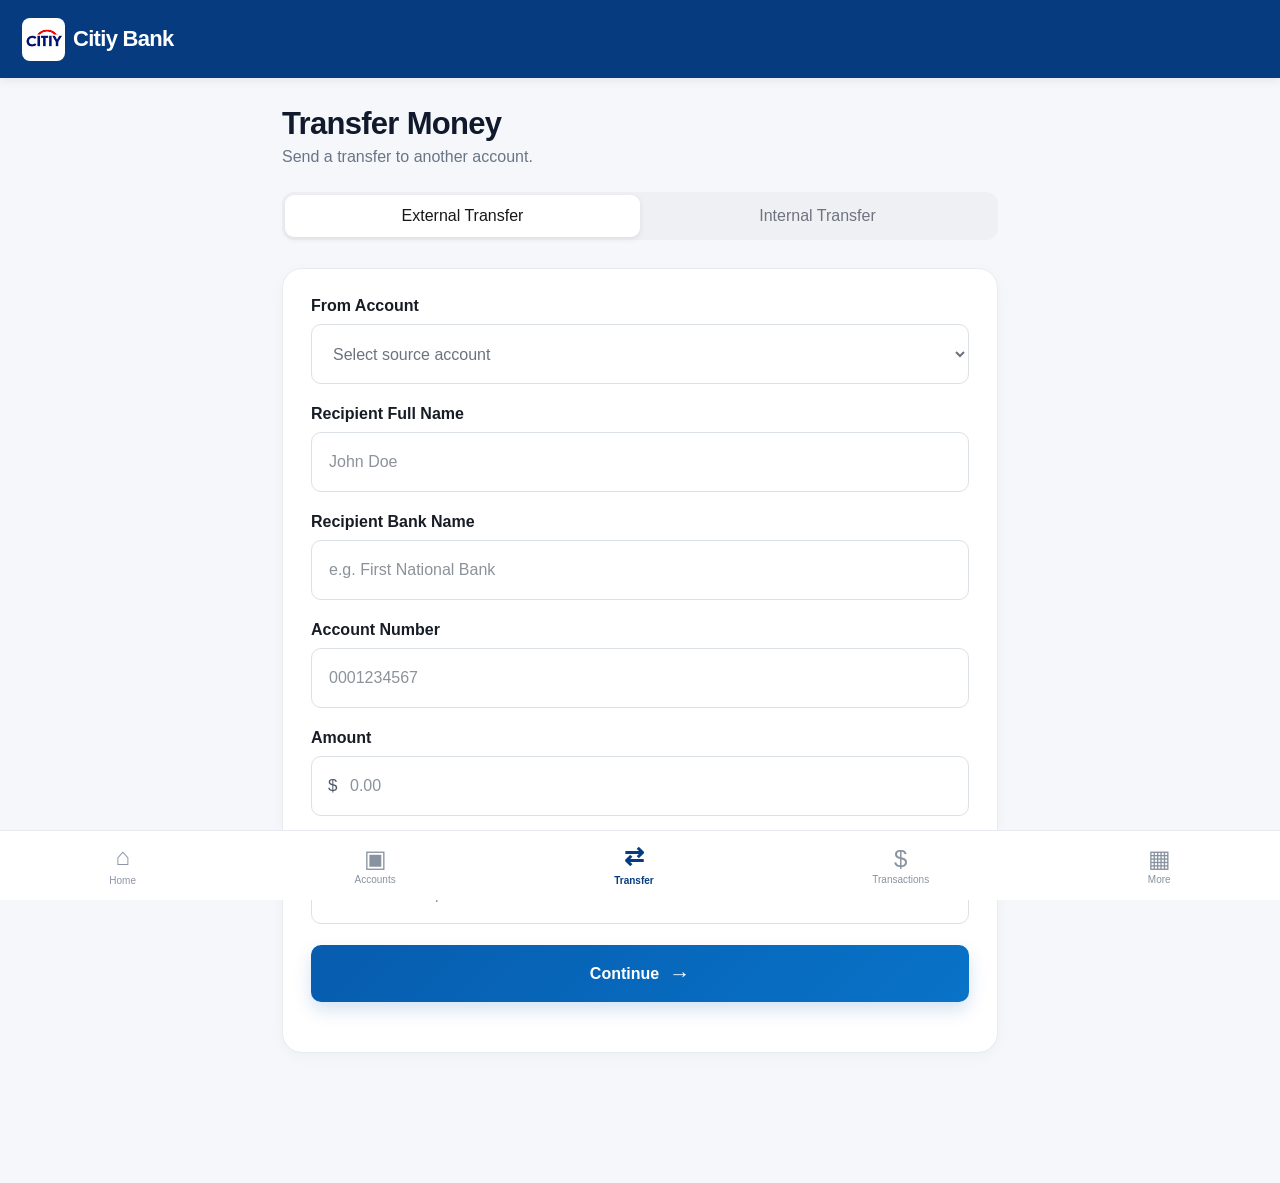
==== transfer.html @ ebfcf274 "Add files via upload" ====
<!DOCTYPE html>

<html lang="en">

<head>

    <meta charset="UTF-8">

    <meta

        name="viewport"

        content="width=device-width, initial-scale=1.0"

    >

    <meta

        name="theme-color"

        content="#063b82"

    >

    <title>

        citiymobile bank — Transfer

    </title>

    <link

        rel="manifest"

        href="manifest.json"

    >

    <link

        rel="stylesheet"

        href="style.css"

    >

</head>

<body class="transfer-page">

    <!-- HEADER -->

    <header class="transfer-header">

        <div class="dashboard-brand">

            <div class="small-logo">

                <img

                    src="logo.jpg"

                    alt="citiymobile bank"

                >

            </div>

            <strong>

                Citiy Bank

            </strong>

            

        </div>


    </header>

    <!-- CONTENT -->

    <main class="transfer-content">

        <section class="transfer-title">

            <h1>

                Transfer Money

            </h1>

            <p>

                Send a transfer to another account.

            </p>

        </section>

        <!-- TABS -->

        <div class="transfer-tabs">

            <button

                type="button"

                class="transfer-tab active"

            >

                External Transfer

            </button>

            <button

                type="button"

                class="transfer-tab"

            >

                Internal Transfer

            </button>

        </div>

        <!-- FORM -->

        <form

            id="transferForm"

            class="transfer-form"

        >

            <div class="form-field">

                <label for="sourceAccount">

                    From Account

                </label>

                <select

                    id="sourceAccount"

                    required

                >

                    <option value="">

                        Select source account

                    </option>

                    <option value="Joint Account">

                        Joint Account — $2,100,000.00

                    </option>

                </select>

            </div>

            <div class="form-field">

                <label for="recipient">

                    Recipient Full Name

                </label>

                <input

                    type="text"

                    id="recipient"

                    placeholder="John Doe"

                    required

                >

            </div>

            <div class="form-field">

                <label for="bankName">

                    Recipient Bank Name

                </label>

                <input

                    type="text"

                    id="bankName"

                    placeholder="e.g. First National Bank"

                    required

                >

            </div>

            <div class="one-columns">

                <div class="form-field">

                    <label for="accountNumber">

                        Account Number

                    </label>

                    <input

                        type="text"

                        id="accountNumber"

                        placeholder="0001234567"

                        required

                    >

                </div>

                
            <div class="form-field">

                <label for="amount">

                    Amount

                </label>

                <div class="amount-input">

                    <span>

                        $

                    </span>

                    <input

                        type="number"

                        id="amount"

                        placeholder="0.00"

                        min="1"

                        step="0.01"

                        required

                    >

                </div>

            </div>

            <div class="form-field">

                <label for="description">

                    Description

                </label>

                <input

                    type="text"

                    id="description"

                    placeholder="Transfer description"

                >

            </div>

            <button

                type="submit"

                class="continue-transfer"

            >

                Continue

                <span>

                    →

                </span>

            </button>

        </form>

        <div class="transfer-demo-notice">

            

        </div>

    </main>

    <!-- BOTTOM NAVIGATION -->

    <nav class="bottom-nav">

        <a

            href="dashboard.html"

            class="nav-item"

        >

            <span>

                ⌂

            </span>

            <small>

                Home

            </small>

        </a>

        <button

            class="nav-item"

            onclick="demoFeature('Accounts')"

        >

            <span>

                ▣

            </span>

            <small>

                Accounts

            </small>

        </button>

        <a

            href="transfer.html"

            class="nav-item active"

        >

            <span>

                ⇄

            </span>

            <small>

                Transfer

            </small>

        </a>

        <button

            class="nav-item"

            onclick="viewTransactions()"

        >

            <span>

                $

            </span>

            <small>

                Transactions

            </small>

        </button>

        <button

            class="nav-item"

            onclick="demoFeature('More')"

        >

            <span>

                ▦

            </span>

            <small>

                More

            </small>

        </button>

    </nav>

    <script src="script.js"></script>

</body>

</html>
---- style.css ----
/* =========================================================

   CITiYMOBILE BANK

   MAIN STYLESHEET

   Fictional educational banking UI

========================================================= */

* {

    margin: 0;

    padding: 0;

    box-sizing: border-box;

}

html {

    scroll-behavior: smooth;

}

body {

    font-family:

        -apple-system,

        BlinkMacSystemFont,

        "Segoe UI",

        Roboto,

        Arial,

        sans-serif;

    color: #101b2d;

    background: #f5f7fa;

}

button,

input,

select {

    font: inherit;

}

button,

a {

    -webkit-tap-highlight-color: transparent;

}

button {

    cursor: pointer;

}

a {

    text-decoration: none;

    color: inherit;

}

/* =========================================================

   LOGIN PAGE

========================================================= */

.login-screen {

    min-height: 100vh;

    background:

        linear-gradient(

            180deg,

            #0a4b9b 0%,

            #073a7d 48%,

            #052d61 100%

        );

    overflow-x: hidden;

}

.login-page {

    width: 100%;

    min-height: 100vh;

    display: flex;

    flex-direction: column;

    align-items: center;

    padding: 22px 18px 30px;

    position: relative;

}

/* Decorative background */

.login-page::before {

    content: "";

    position: absolute;

    width: 420px;

    height: 420px;

    border-radius: 50%;

    background: rgba(255,255,255,0.07);

    top: -180px;

    right: -150px;

}

.login-page::after {

    content: "";

    position: absolute;

    width: 500px;

    height: 250px;

    border-radius: 50%;

    background: rgba(0,157,255,0.15);

    bottom: -130px;

    left: -180px;

}

/* Install button */

.install-btn {

    display: flex;

    align-items: center;

    justify-content: center;

    gap: 9px;

    min-width: 145px;

    height: 42px;

    padding: 0 18px;

    border: 1px solid rgba(255,255,255,0.25);

    border-radius: 22px;

    background: rgba(255,255,255,0.12);

    color: #ffffff;

    font-size: 13px;

    font-weight: 700;

    backdrop-filter: blur(12px);

    margin-bottom: 22px;

    position: relative;

    z-index: 3;

    transition: 0.2s ease;

}

.install-btn:hover {

    background: rgba(255,255,255,0.2);

    transform: translateY(-1px);

}

.install-btn:disabled {

    opacity: 0.7;

    cursor: default;

}

/* Login branding */

.login-brand {

    text-align: center;

    color: white;

    position: relative;

    z-index: 2;

    margin-bottom: 25px;

}

.login-logo {

    width: 74px;

    height: 74px;

    margin: 0 auto 10px;

    display: flex;

    align-items: center;

    justify-content: center;

    background: #ffffff;

    border-radius: 18px;

    overflow: hidden;

    box-shadow:

        0 12px 30px rgba(0,0,0,0.2);

}

.login-logo img {

    width: 100%;

    height: 100%;

    object-fit: contain;

    padding: 7px;

}

.login-brand h1 {

    font-size: 29px;

    font-weight: 800;

    letter-spacing: -1px;

}

.login-brand > span {

    display: block;

    font-size: 11px;

    font-weight: 700;

    letter-spacing: 4px;

    opacity: 0.9;

    margin-top: 1px;

}

.login-brand p {

    margin-top: 7px;

    font-size: 12px;

    opacity: 0.85;

}

/* Welcome */

.login-welcome {

    width: 100%;

    max-width: 430px;

    color: white;

    position: relative;

    z-index: 2;

    margin-bottom: 13px;

}

.login-welcome h2 {

    font-size: 29px;

    font-weight: 750;

    margin-bottom: 5px;

}

.login-welcome p {

    font-size: 14px;

    opacity: 0.88;

}

/* Login box */

.login-box {

    width: 100%;

    max-width: 430px;

    background: rgba(255,255,255,0.98);

    border-radius: 18px;

    padding: 23px 18px;

    position: relative;

    z-index: 2;

    box-shadow:

        0 22px 55px rgba(0,0,0,0.23);

}

/* Inputs */

.login-input {

    width: 100%;

    height: 51px;

    display: flex;

    align-items: center;

    position: relative;

    border: 1px solid #d8e0e9;

    border-radius: 10px;

    background: #ffffff;

    margin-bottom: 14px;

    transition: 0.2s ease;

}

.login-input:focus-within {

    border-color: #1166b9;

    box-shadow:

        0 0 0 3px rgba(17,102,185,0.09);

}

.field-icon {

    width: 43px;

    display: flex;

    align-items: center;

    justify-content: center;

    color: #0a478f;

    font-size: 16px;

}

.login-input input {

    flex: 1;

    height: 100%;

    border: 0;

    outline: 0;

    background: transparent;

    padding: 0 10px 0 0;

    color: #152238;

    font-size: 13px;

}

.login-input input::placeholder {

    color: #7b8797;

}

.eye-button {

    width: 42px;

    height: 100%;

    border: 0;

    background: transparent;

    color: #174d87;

    font-size: 15px;

}

/* Sign in */

.sign-in-button {

    width: 100%;

    height: 51px;

    border: 0;

    border-radius: 9px;

    background:

        linear-gradient(

            135deg,

            #075ab2,

            #0874cf

        );

    color: white;

    font-size: 14px;

    font-weight: 700;

    margin-top: 3px;

    box-shadow:

        0 8px 18px rgba(5,91,177,0.22);

    transition: 0.2s ease;

}

.sign-in-button:hover {

    transform: translateY(-1px);

}

.sign-in-button:active {

    transform: scale(0.99);

}

.login-error {

    min-height: 18px;

    text-align: center;

    color: #c33b3b;

    font-size: 12px;

    margin-top: 10px;

}

/* Forgot password */

.forgot-button {

    display: block;

    margin: 9px auto 0;

    border: 0;

    background: transparent;

    color: #0755a3;

    font-size: 12px;

    font-weight: 650;

}

/* Login footer */

.login-footer {

    width: 100%;

    max-width: 430px;

    position: relative;

    z-index: 2;

    margin-top: 30px;

    color: white;

    text-align: center;

}

.footer-line {

    width: 65%;

    height: 1px;

    margin: 0 auto 15px;

    background: rgba(255,255,255,0.3);

}

.footer-links {

    display: flex;

    align-items: center;

    justify-content: center;

    gap: 13px;

    font-size: 11px;

    opacity: 0.9;

}

.footer-links b {

    opacity: 0.6;

}

.educational-label {

    max-width: 430px;

    margin-top: 17px;

    position: relative;

    z-index: 2;

    color: rgba(255,255,255,0.7);

    text-align: center;

    font-size: 9px;

    line-height: 1.5;

}

/* =========================================================

   SHARED BANK HEADER

========================================================= */

.dashboard-topbar,

.transfer-header,

.verification-header {

    height: 78px;

    width: 100%;

    display: flex;

    align-items: center;

    justify-content: space-between;

    padding: 0 22px;

    background: #073b80;

    color: white;

    position: sticky;

    top: 0;

    z-index: 20;

    box-shadow:

        0 2px 10px rgba(0,0,0,0.08);

}

.dashboard-brand,

.verification-brand {

    display: flex;

    align-items: center;

    gap: 8px;

}

.dashboard-brand strong,

.verification-brand strong {

    font-size: 22px;

    font-weight: 800;

    letter-spacing: -0.7px;

}

.dashboard-brand > span,

.verification-brand > span {

    font-size: 12px;

    opacity: 0.8;

    align-self: flex-end;

    margin-bottom: 8px;

}

.small-logo,

.verification-logo {

    width: 43px;

    height: 43px;

    background: white;

    border-radius: 8px;

    display: flex;

    align-items: center;

    justify-content: center;

    overflow: hidden;

}

.small-logo img,

.verification-logo img {

    width: 100%;

    height: 100%;

    object-fit: contain;

}

.logout-button {

    width: 46px;

    height: 46px;

    border: 0;

    border-radius: 50%;

    color: white;

    background: rgba(255,255,255,0.1);

    font-size: 23px;

}

.logout-button:hover {

    background: rgba(255,255,255,0.18);

}

/* =========================================================

   DASHBOARD

========================================================= */

.bank-dashboard {

    min-height: 100vh;

    background: #f5f7fa;

    padding-bottom: 88px;

}

.dashboard-content {

    max-width: 760px;

    margin: 0 auto;

    padding: 25px 22px 35px;

    position: relative;

}

/* Greeting */

.greeting {

    margin-bottom: 26px;

}

.greeting p {

    color: #6c7788;

    font-size: 18px;

    margin-bottom: 3px;

}

.greeting h1 {

    color: #101a2d;

    font-size: 32px;

    line-height: 1.15;

    margin-bottom: 6px;

    letter-spacing: -1px;

}

.greeting span {

    color: #707b8c;

    font-size: 16px;

}

/* Chat edit */

.chat-edit {

    position: absolute;

    right: 22px;

    top: 74px;

    height: 56px;

    padding: 0 28px;

    border: 0;

    border-radius: 17px;

    background: #303030;

    color: white;

    font-size: 15px;

    box-shadow:

        0 6px 14px rgba(0,0,0,0.2);

}

.chat-edit:hover {

    background: #202020;

}

/* Balance card */

.balance-card {

    width: 100%;

    border-radius: 23px;

    padding: 29px 28px;

    color: white;

    background:

        linear-gradient(

            135deg,

            #08428f,

            #0761bd 55%,

            #1672cc

        );

    box-shadow:

        0 13px 28px rgba(5,61,125,0.2);

    margin-bottom: 27px;

}

.balance-card > p {

    color: rgba(255,255,255,0.75);

    font-size: 17px;

    margin-bottom: 7px;

}

.balance-card > h2 {

    font-size: 42px;

    letter-spacing: -1px;

    margin-bottom: 28px;

}

/* Mini accounts */

.account-cards {

    display: grid;

    grid-template-columns: 1fr 1fr;

    gap: 15px;

}

.mini-card {

    background: rgba(255,255,255,0.12);

    border-radius: 16px;

    padding: 17px;

    min-height: 108px;

    display: flex;

    flex-direction: column;

    justify-content: center;

}

.mini-card span {

    color: rgba(255,255,255,0.72);

    font-size: 15px;

    margin-bottom: 7px;

}

.mini-card strong {

    font-size: 22px;

    margin-bottom: 3px;

}

.mini-card small {

    color: rgba(255,255,255,0.6);

    font-size: 12px;

}

/* Quick actions */

.quick-actions {

    display: grid;

    grid-template-columns:

        repeat(4, 1fr);

    gap: 13px;

    margin: 0 4px 31px;

}

.quick-action {

    display: flex;

    flex-direction: column;

    align-items: center;

    justify-content: center;

    border: 0;

    background: transparent;

    color: #404b5b;

    font-size: 15px;

    gap: 8px;

}

.action-circle {

    width: 66px;

    height: 66px;

    border-radius: 19px;

    display: flex;

    align-items: center;

    justify-content: center;

    color: white;

    font-size: 26px;

    box-shadow:

        0 7px 15px rgba(0,0,0,0.08);

}

.action-circle.blue {

    background: #0872c7;

}

.action-circle.green {

    background: #1ab784;

}

.action-circle.purple {

    background: #655ee0;

}

.action-circle.red {

    background: #ed4769;

}

/* Recent transactions */

.recent-header {

    display: flex;

    align-items: center;

    justify-content: space-between;

    margin-bottom: 17px;

}

.recent-header h2 {

    font-size: 21px;

    color: #141e30;

}

.recent-header button {

    border: 0;

    background: transparent;

    color: #075997;

    font-size: 14px;

    font-weight: 600;

}

/* Transaction card */

.transaction-container {

    background: white;

    border: 1px solid #e5e9ee;

    border-radius: 19px;

    overflow: hidden;

    box-shadow:

        0 3px 13px rgba(0,0,0,0.03);

}

.transaction-row {

    min-height: 82px;

    padding: 14px 17px;

    display: flex;

    align-items: center;

    gap: 12px;

    border-bottom: 1px solid #edf0f3;

}

.transaction-row:last-child {

    border-bottom: 0;

}

.transaction-icon {

    width: 42px;

    height: 42px;

    flex-shrink: 0;

    display: flex;

    align-items: center;

    justify-content: center;

    border-radius: 50%;

    background: #edf5fc;

    color: #0865b1;

}

.transaction-info {

    flex: 1;

    display: flex;

    flex-direction: column;

    gap: 4px;

}

.transaction-info strong {

    font-size: 13px;

    color: #182337;

}

.transaction-info span {

    font-size: 11px;

    color: #8993a1;

}

.positive {

    color: #12845c;

    font-size: 13px;

}

.negative {

    color: #c64250;

    font-size: 13px;

}

/* Dashboard notice */

.dashboard-demo-notice,

.transfer-demo-notice,

.verification-demo-notice {

    text-align: center;

    color: #7a8594;

    font-size: 9px;

    margin-top: 22px;

}

.dashboard-demo-notice p {

    margin-top: 4px;

}

/* =========================================================

   BOTTOM NAVIGATION

========================================================= */

.bottom-nav {

    position: fixed;

    bottom: 0;

    left: 0;

    width: 100%;

    height: 76px;

    background: rgba(255,255,255,0.97);

    border-top: 1px solid #e1e6ec;

    display: grid;

    grid-template-columns:

        repeat(5, 1fr);

    align-items: center;

    z-index: 50;

    backdrop-filter: blur(12px);

}

.nav-item {

    height: 100%;

    display: flex;

    flex-direction: column;

    align-items: center;

    justify-content: center;

    gap: 3px;

    border: 0;

    background: transparent;

    color: #8993a0;

}

.nav-item span {

    font-size: 24px;

    line-height: 1;

}

.nav-item small {

    font-size: 10px;

}

.nav-item.active {

    color: #075b9f;

    font-weight: 700;

}

/* =========================================================

   TRANSFER PAGE

========================================================= */

.transfer-page {

    min-height: 100vh;

    background: #f5f7fa;

    padding-bottom: 90px;

}

.transfer-header {

    background: #073b80;

}

.transfer-edit {

    position: static;

    height: 45px;

    padding: 0 20px;

    border-radius: 13px;

    font-size: 13px;

}

.transfer-content {

    max-width: 760px;

    margin: 0 auto;

    padding: 28px 22px 40px;

}

.transfer-title {

    margin-bottom: 26px;

}

.transfer-title h1 {

    color: #101a2c;

    font-size: 31px;

    letter-spacing: -0.7px;

    margin-bottom: 6px;

}

.transfer-title p {

    color: #697586;

    font-size: 16px;

}

/* Tabs */

.transfer-tabs {

    display: grid;

    grid-template-columns: 1fr 1fr;

    padding: 3px;

    background: #eef0f3;

    border-radius: 12px;

    margin-bottom: 28px;

}

.transfer-tab {

    height: 42px;

    border: 0;

    background: transparent;

    border-radius: 9px;

    color: #6d7480;

    font-weight: 500;

}

.transfer-tab.active {

    background: white;

    color: #171717;

    box-shadow:

        0 2px 6px rgba(0,0,0,0.08);

}

/* Transfer form */

.transfer-form {

    background: white;

    border-radius: 20px;

    padding: 28px;

    border: 1px solid #e7ebef;

    box-shadow:

        0 4px 15px rgba(0,0,0,0.03);

}

.form-field {

    margin-bottom: 21px;

}

.form-field label {

    display: block;

    color: #171c25;

    font-size: 16px;

    font-weight: 650;

    margin-bottom: 9px;

}

.form-field input,

.form-field select {

    width: 100%;

    height: 60px;

    border: 1px solid #dce1e6;

    border-radius: 10px;

    outline: 0;

    background: white;

    color: #6c737e;

    padding: 0 17px;

    font-size: 16px;

    transition: 0.2s ease;

}

.form-field input:focus,

.form-field select:focus {

    border-color: #1970bd;

    box-shadow:

        0 0 0 3px rgba(25,112,189,0.08);

}

.form-field input::placeholder {

    color: #8c9299;

}

.two-columns {

    display: grid;

    grid-template-columns: 1fr 1fr;

    gap: 17px;

}

/* Amount */

.amount-input {

    position: relative;

}

.amount-input > span {

    position: absolute;

    left: 17px;

    top: 50%;

    transform: translateY(-50%);

    color: #4e5969;

    font-size: 17px;

    z-index: 2;

}

.amount-input input {

    padding-left: 38px;

}

/* Continue */

.continue-transfer {

    width: 100%;

    height: 57px;

    border: 0;

    border-radius: 10px;

    background:

        linear-gradient(

            135deg,

            #075cae,

            #0873c8

        );

    color: white;

    font-size: 16px;

    font-weight: 700;

    margin-top: 3px;

    box-shadow:

        0 8px 17px rgba(5,91,177,0.17);

    display: flex;

    align-items: center;

    justify-content: center;

    gap: 10px;

}

.continue-transfer span {

    font-size: 21px;

}

/* =========================================================

   VERIFICATION PAGE

========================================================= */

.verification-page {

    min-height: 100vh;

    background: #f3f8fc;

    padding-bottom: 95px;

}

.verification-header {

    background: white;

    color: #102039;

    border-bottom: 1px solid #e0e8ef;

    box-shadow: none;

}

.verification-brand strong {

    color: #102039;

}

.verification-brand > span {

    color: #667489;

}

.menu-button {

    width: 44px;

    height: 44px;

    border: 0;

    background: transparent;

    color: #102039;

    font-size: 23px;

}

/* Verification content */

.verification-content {

    max-width: 900px;

    margin: 0 auto;

    padding: 50px 32px 30px;

}

.verification-card {

    background: rgba(255,255,255,0.65);

    border: 1px solid #cbddeb;

    border-radius: 13px;

    padding: 40px;

    text-align: center;

    box-shadow:

        0 3px 10px rgba(25,67,100,0.08);

}

/* Security icon */

.security-circle {

    width: 114px;

    height: 114px;

    margin: 0 auto 35px;

    border-radius: 50%;

    display: flex;

    align-items: center;

    justify-content: center;

    background: #d9efff;

    color: #0768b8;

    font-size: 45px;

    font-weight: 700;

}

.verification-card h1 {

    color: #102139;

    font-size: 56px;

    letter-spacing: -1.7px;

    margin-bottom: 19px;

}

.verification-subtitle {

    color: #60728a;

    font-size: 22px;

    line-height: 1.65;

    max-width: 720px;

    margin: 0 auto 45px;

}

/* Sending summary */

.sending-box {

    text-align: left;

    background: #edf5fc;

    border-radius: 11px;

    padding: 29px 32px;

    margin-bottom: 42px;

}

.sending-box > span {

    display: block;

    color: #63758b;

    font-size: 18px;

    margin-bottom: 16px;

}

.sending-box > div {

    display: flex;

    align-items: center;

    justify-content: space-between;

    gap: 20px;

}

.sending-box strong {

    color: #11233b;

    font-size: 27px;

}

/* Verification input */

.verification-field {

    text-align: left;

    margin-bottom: 28px;

}

.verification-field label {

    display: block;

    color: #13243a;

    font-size: 19px;

    font-weight: 700;

    margin-bottom: 10px;

}

.otp-input-wrapper {

    width: 100%;

    height: 70px;

    display: flex;

    align-items: center;

    border: 2px solid #bcd3e7;

    background: white;

    border-radius: 11px;

    padding: 0 22px;

    box-shadow:

        0 2px 7px rgba(24,69,105,0.08);

}

.otp-input-wrapper > span {

    color: #60758b;

    font-size: 26px;

    margin-right: 18px;

}

.otp-input-wrapper input {

    flex: 1;

    height: 100%;

    border: 0;

    outline: 0;

    background: transparent;

    color: #17304d;

    font-size: 25px;

    letter-spacing: 7px;

    font-weight: 700;

    text-align: center;

}

.otp-input-wrapper input::placeholder {

    color: #60758b;

    letter-spacing: 6px;

}

/* Verify button */

.verify-button {

    width: 100%;

    height: 67px;

    border: 0;

    border-radius: 10px;

    background: #75aadb;

    color: white;

    font-size: 22px;

    font-weight: 500;

    box-shadow:

        0 4px 10px rgba(40,104,158,0.12);

}

.verify-button:hover {

    background: #659bcf;

}

.verification-message {

    min-height: 22px;

    margin-top: 15px;

    font-size: 13px;

    color: #c33b3b;

}

/* Verification bottom nav */

.verification-bottom-nav {

    position: fixed;

    bottom: 0;

    left: 0;

    width: 100%;

    height: 95px;

    display: grid;

    grid-template-columns: repeat(3, 1fr);

    background: rgba(255,255,255,0.97);

    border-top: 1px solid #d9e3eb;

    z-index: 50;

}

.verification-bottom-nav a {

    display: flex;

    flex-direction: column;

    align-items: center;

    justify-content: center;

    gap: 7px;

    color: #566b82;

}

.verification-bottom-nav a span {

    font-size: 30px;

}

.verification-bottom-nav a small {

    font-size: 15px;

    font-weight: 500;

}

/* =========================================================

   RESPONSIVE

========================================================= */

@media (max-width: 700px) {

    .dashboard-topbar,

    .transfer-header,

    .verification-header {

        height: 72px;

        padding: 0 17px;

    }

    .dashboard-brand strong,

    .verification-brand strong {

        font-size: 19px;

    }

    .small-logo,

    .verification-logo {

        width: 38px;

        height: 38px;

    }

    .dashboard-content {

        padding: 24px 22px 30px;

    }

    .greeting h1 {

        font-size: 29px;

    }

    .greeting p {

        font-size: 17px;

    }

    .greeting span {

        font-size: 14px;

    }

    .chat-edit {

        position: static;

        margin-left: auto;

        margin-bottom: 17px;

        display: block;

        height: 47px;

        font-size: 13px;

    }

    .balance-card {

        padding: 25px 22px;

    }

    .balance-card > h2 {

        font-size: 37px;

    }

    .action-circle {

        width: 59px;

        height: 59px;

        border-radius: 17px;

    }

    .transfer-content {

        padding: 25px 17px 35px;

    }

    .transfer-title h1 {

        font-size: 28px;

    }

    .transfer-form {

        padding: 21px 17px;

    }

    .verification-content {

        padding: 25px 16px 30px;

    }

    .verification-card {

        padding: 30px 20px;

    }

    .security-circle {

        width: 86px;

        height: 86px;

        font-size: 34px;

        margin-bottom: 27px;

    }

    .verification-card h1 {

        font-size: 37px;

    }

    .verification-subtitle {

        font-size: 17px;

        line-height: 1.55;

        margin-bottom: 30px;

    }

    .sending-box {

        padding: 22px;

        margin-bottom: 30px;

    }

    .sending-box strong {

        font-size: 19px;

    }

    .sending-box > span {

        font-size: 15px;

    }

    .verification-field label {

        font-size: 16px;

    }

    .otp-input-wrapper {

        height: 60px;

        padding: 0 14px;

    }

    .otp-input-wrapper input {

        font-size: 19px;

        letter-spacing: 4px;

    }

    .otp-input-wrapper input::placeholder {

        letter-spacing: 3px;

    }

    .verify-button {

        height: 58px;

        font-size: 17px;

    }

}

@media (max-width: 480px) {

    .login-page {

        padding: 17px 15px 25px;

    }

    .login-brand {

        margin-bottom: 20px;

    }

    .login-logo {

        width: 64px;

        height: 64px;

    }

    .login-brand h1 {

        font-size: 25px;

    }

    .login-welcome h2 {

        font-size: 27px;

    }

    .login-box {

        padding: 20px 15px;

    }

    .dashboard-content {

        padding-left: 16px;

        padding-right: 16px;

    }

    .balance-card {

        border-radius: 20px;

    }

    .account-cards {

        gap: 10px;

    }

    .mini-card {

        padding: 14px;

    }

    .quick-actions {

        gap: 5px;

        margin-left: 0;

        margin-right: 0;

    }

    .action-circle {

        width: 54px;

        height: 54px;

        font-size: 22px;

    }

    .quick-action {

        font-size: 11px;

    }

    .nav-item span {

        font-size: 21px;

    }

    .nav-item small {

        font-size: 9px;

    }

    .two-columns {

        grid-template-columns: 1fr;

        gap: 0;

    }

    .transfer-tabs {

        font-size: 13px;

    }

    .transfer-tab {

        font-size: 13px;

    }

}

/* =========================================================

   VERY SMALL PHONES

========================================================= */

@media (max-width: 360px) {

    .balance-card > h2 {

        font-size: 32px;

    }

    .greeting h1 {

        font-size: 26px;

    }

    .mini-card {

        min-height: 95px;

    }

    .mini-card span {

        font-size: 13px;

    }

    .mini-card small {

        font-size: 10px;

    }

    .action-circle {

        width: 48px;

        height: 48px;

    }

    .quick-action {

        font-size: 10px;

    }

}


/* MULTI-STEP DEMO VERIFICATION */

.demo-step-counter {

    display: inline-flex;

    align-items: center;

    justify-content: center;

    padding: 7px 14px;

    margin-bottom: 20px;

    border-radius: 20px;

    background: #eaf4fc;

    color: #0765ad;

    font-size: 13px;

    font-weight: 700;

}

.demo-step-counter span {

    margin-left: 4px;

}

.verification-card {

    transition: opacity 0.2s ease;

}

.verification-message {

    min-height: 24px;

    margin-top: 15px;

    font-size: 13px;

    line-height: 1.5;

}

.verify-button:disabled {

    cursor: default;

    opacity: 0.9;

}

@media (max-width: 700px) {

    .demo-step-counter {

        font-size: 12px;

        padding: 6px 12px;

    }

}


/* =========================

   GENERAL PAGE

========================= */

.app {

    min-height: 100vh;

    background: #f5f7fa;

    color: #172b4d;

}

.page-header {

    height: 70px;

    background: #ffffff;

    display: flex;

    align-items: center;

    padding: 0 20px;

    border-bottom: 1px solid #edf0f4;

}

.back {

    text-decoration: none;

    color: #063b82;

    font-size: 35px;

    margin-right: 15px;

}

.brand {

    display: flex;

    align-items: center;

    gap: 9px;

    font-weight: 700;

    color: #063b82;

}

.brand img {

    width: 36px;

    height: 36px;

    object-fit: cover;

    border-radius: 8px;

}

.page-content {

    max-width: 600px;

    margin: auto;

    padding: 25px 18px 110px;

}

.page-content h1 {

    margin: 0;

    font-size: 27px;

}

.subtitle {

    color: #7c8798;

    margin-top: 7px;

    margin-bottom: 22px;

}

/* =========================

   ACCOUNT

========================= */

.account-box {

    background: #ffffff;

    border-radius: 18px;

    padding: 20px;

    margin-bottom: 15px;

    box-shadow: 0 5px 18px rgba(0,0,0,.05);

}

.account-top {

    display: flex;

    justify-content: space-between;

}

.account-top span {

    color: #7d8796;

    font-size: 13px;

}

.account-top h2 {

    margin: 7px 0 0;

    font-size: 27px;

}

.account-symbol {

    width: 44px;

    height: 44px;

    background: #edf4ff;

    color: #063b82;

    border-radius: 50%;

    display: flex;

    align-items: center;

    justify-content: center;

}

.account-info {

    display: grid;

    grid-template-columns: 1fr 1fr;

    gap: 18px;

    border-top: 1px solid #edf0f4;

    margin-top: 18px;

    padding-top: 16px;

}

.account-info small {

    display: block;

    color: #929baa;

    font-size: 10px;

    margin-bottom: 5px;

}

.account-info strong {

    font-size: 12px;

}

.account-links {

    background: #ffffff;

    border-radius: 18px;

    overflow: hidden;

    margin: 18px 0;

}

.account-links a {

    display: flex;

    align-items: center;

    gap: 13px;

    padding: 16px;

    text-decoration: none;

    color: #172b4d;

    border-bottom: 1px solid #edf0f4;

}

.account-links a:last-child {

    border-bottom: 0;

}

.account-links strong {

    display: block;

    font-size: 14px;

}

.account-links small {

    color: #8993a2;

}

.account-links span:last-child {

    margin-left: auto;

    font-size: 24px;

}

.link-icon {

    width: 42px;

    height: 42px;

    border-radius: 12px;

    background: #edf4ff;

    color: #063b82;

    display: flex;

    align-items: center;

    justify-content: center;

}

.section-title {

    margin-top: 25px;

}

.demo-card {

    background: linear-gradient(135deg, #063b82, #1764bd);

    color: white;

    border-radius: 20px;

    padding: 22px;

    min-height: 150px;

    box-shadow: 0 10px 25px rgba(6,59,130,.2);

}

.card-top,

.card-bottom {

    display: flex;

    justify-content: space-between;

}

.card-number {

    margin-top: 45px;

    letter-spacing: 2px;

}

.card-bottom {

    margin-top: 25px;

    font-size: 11px;

}

.card-history {

    display: block;

    text-align: right;

    margin-top: 12px;

    color: #063b82;

    text-decoration: none;

    font-weight: 600;

}

/* =========================

   TRANSACTIONS

========================= */

.balance-summary {

    background: #063b82;

    color: #ffffff;

    border-radius: 18px;

    padding: 20px;

}

.balance-summary span {

    display: block;

    font-size: 13px;

}

.balance-summary strong {

    display: block;

    font-size: 28px;

    margin: 8px 0;

}

.balance-summary small {

    opacity: .75;

}

.month-title {

    color: #687386;

    font-size: 13px;

    margin: 25px 0 10px;

}

.transaction {

    display: flex;

    align-items: center;

    gap: 12px;

    background: #ffffff;

    border-radius: 16px;

    padding: 14px;

    margin-bottom: 10px;

}

.transaction-icon {

    width: 42px;

    height: 42px;

    min-width: 42px;

    border-radius: 50%;

    display: flex;

    align-items: center;

    justify-content: center;

    font-weight: bold;

}

.transaction-details {

    flex: 1;

}

.transaction-details strong {

    display: block;

    font-size: 13px;

}

.transaction-details span,

.transaction-details small {

    display: block;

    color: #8993a2;

    font-size: 10px;

    margin-top: 3px;

}

.green {

    background: #e8f7ee;

    color: #168447;

}

.red {

    background: #fff0f0;

    color: #d64545;

}

.purple {

    background: #f1edff;

    color: #694dcc;

}

.positive {

    color: #168447;

    font-size: 12px;

}

.negative {

    color: #d64545;

    font-size: 12px;

}

/* =========================

   FORMS

========================= */

.form-card {

    background: #ffffff;

    border-radius: 18px;

    padding: 20px;

    box-shadow: 0 5px 18px rgba(0,0,0,.05);

}

.form-card label {

    display: block;

    font-size: 13px;

    font-weight: 600;

    margin: 16px 0 7px;

}

.form-card label:first-child {

    margin-top: 0;

}

.form-card input,

.form-card select {

    width: 100%;

    box-sizing: border-box;

    border: 1px solid #dce1e8;

    border-radius: 11px;

    padding: 14px;

    font-size: 14px;

    background: #ffffff;

    outline: none;

}

.form-card input:focus,

.form-card select:focus {

    border-color: #1764bd;

}

.money-input {

    display: flex;

    align-items: center;

    border: 1px solid #dce1e8;

    border-radius: 11px;

    padding: 0 14px;

}

.money-input span {

    font-weight: 700;

}

.money-input input {

    border: 0;

    padding-left: 8px;

}

.main-button {

    width: 100%;

    margin-top: 22px;

    border: 0;

    border-radius: 12px;

    padding: 15px;

    background: #063b82;

    color: white;

    font-size: 15px;

    font-weight: 700;

    cursor: pointer;

}

.form-message {

    text-align: center;

    color: #168447;

    font-size: 13px;

    margin-top: 15px;

    line-height: 1.6;

}

/* =========================

   DEMO NOTICE

========================= */

.demo-notice {

    text-align: center;

    background: #fff8e7;

    color: #80631b;

    padding: 14px;

    border-radius: 12px;

    margin-top: 25px;

    font-size: 11px;

    line-height: 1.6;

}

/* =========================

   BOTTOM NAVIGATION

========================= */

.bottom-nav {

    position: fixed;

    bottom: 0;

    left: 0;

    right: 0;

    height: 70px;

    background: #ffffff;

    border-top: 1px solid #e7eaf0;

    display: flex;

    justify-content: space-around;

    align-items: center;

    z-index: 100;

}

.bottom-nav a {

    text-decoration: none;

    color: #8a94a6;

    text-align: center;

    font-size: 20px;

}

.bottom-nav a small {

    display: block;

    font-size: 10px;

    margin-top: 3px;

}

.bottom-nav a.active {

    color: #063b82;

}
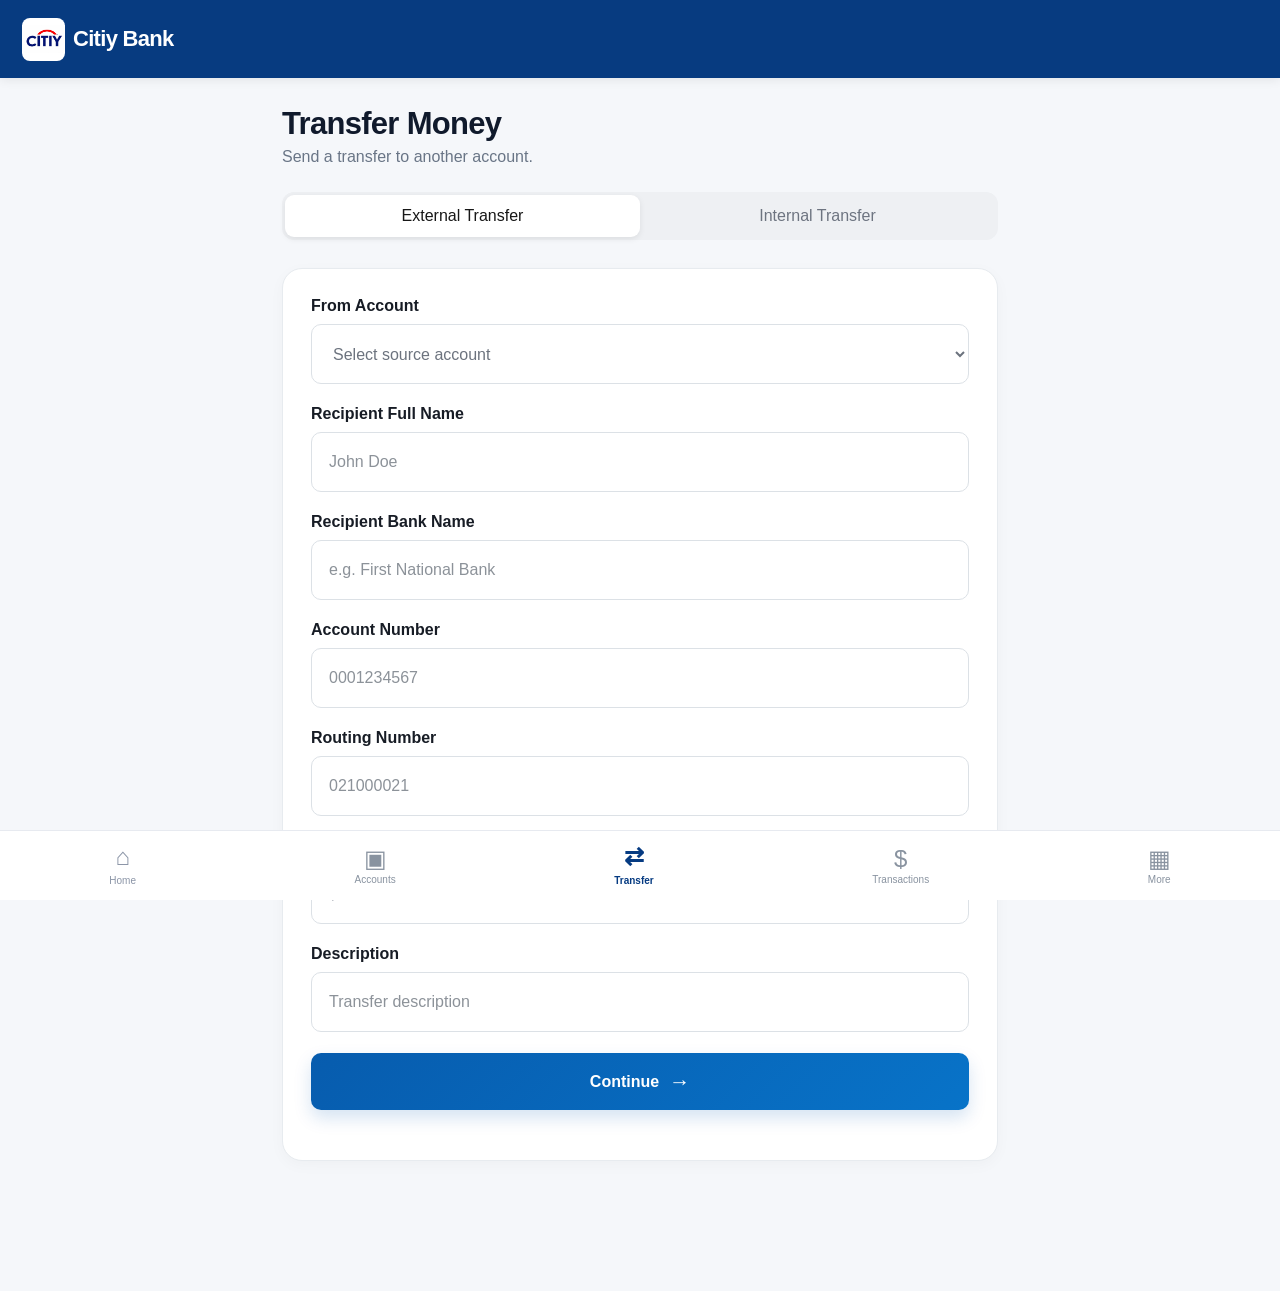
==== commit 3e4f8b17: "transfer.html" ====
--- a/transfer.html
+++ b/transfer.html
@@ -242,6 +242,27 @@
                 </div>
 
                 
+<div class="form-field">
+
+    <label for="routingNumber">
+
+        Routing Number
+
+    </label>
+
+    <input
+
+        type="text"
+
+        id="routingNumber"
+
+        placeholder="021000021"
+
+    >
+
+</div>
+
+
             <div class="form-field">
 
                 <label for="amount">
